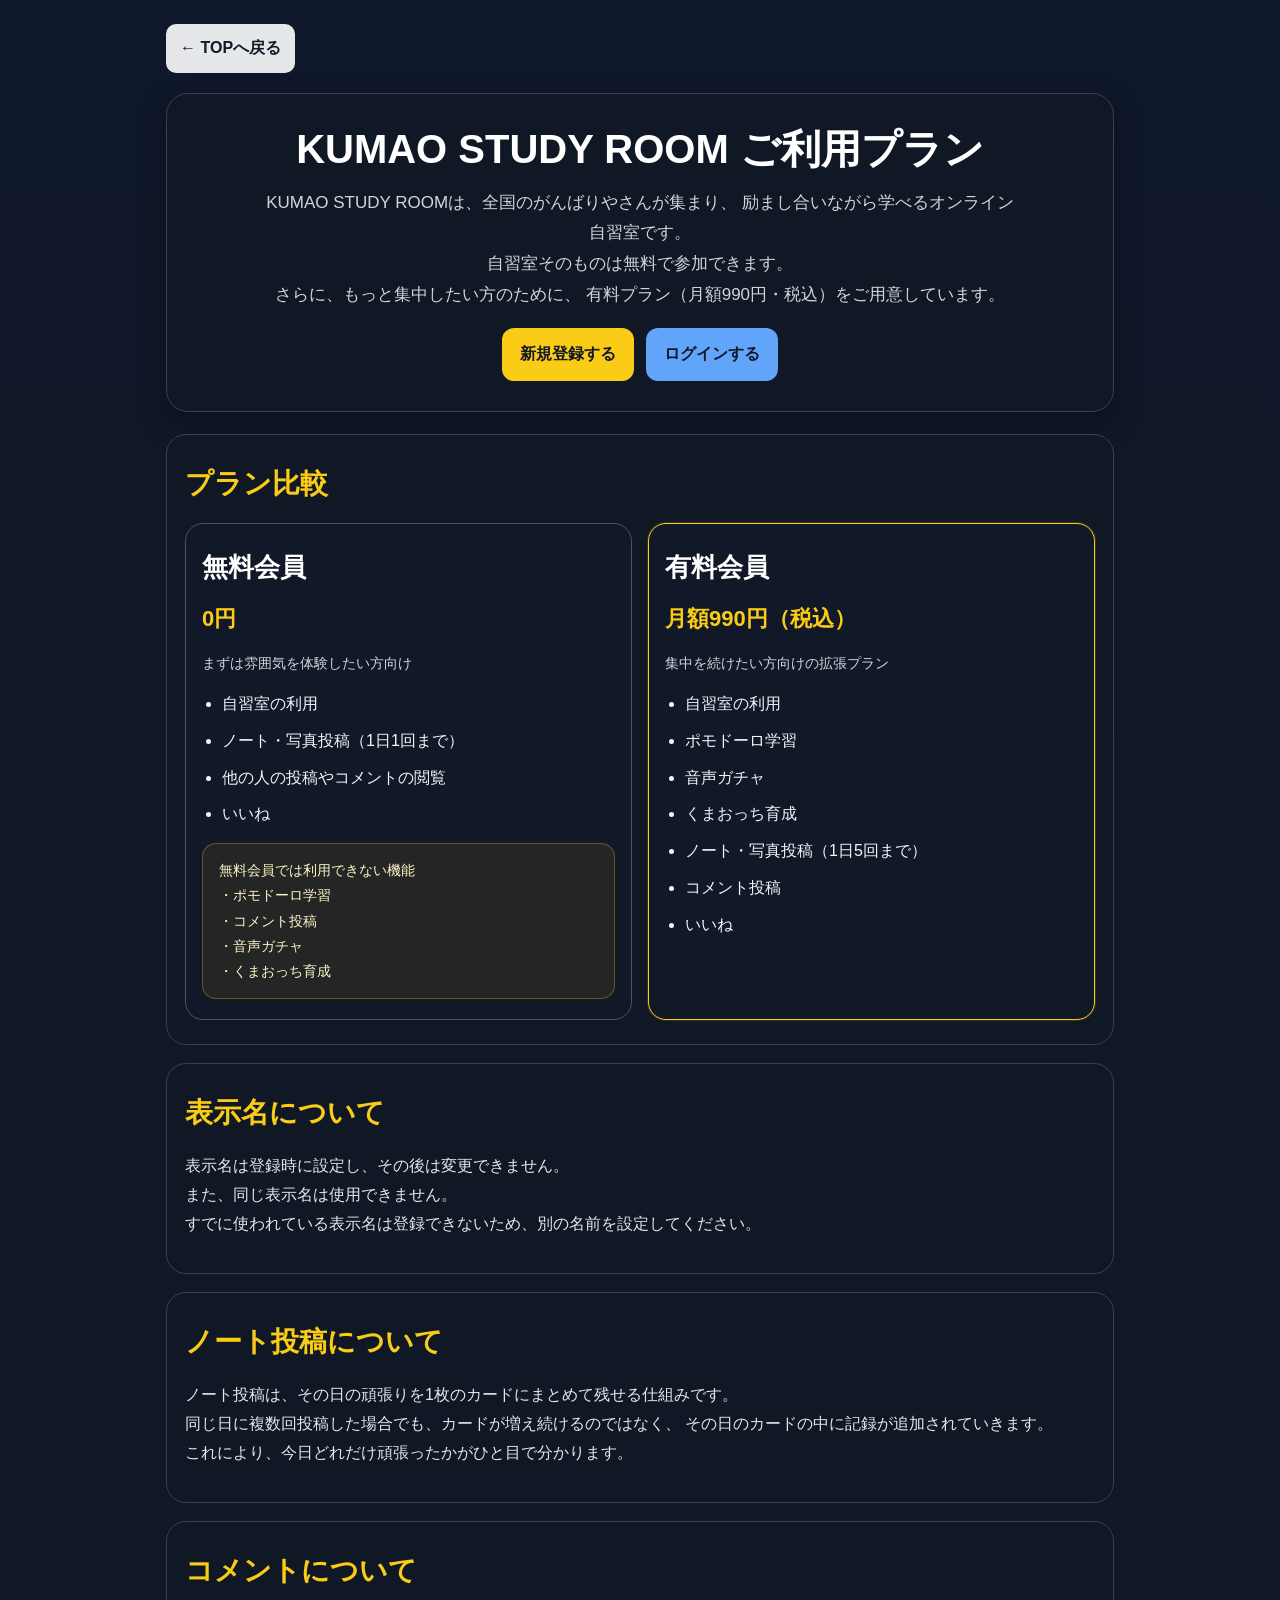
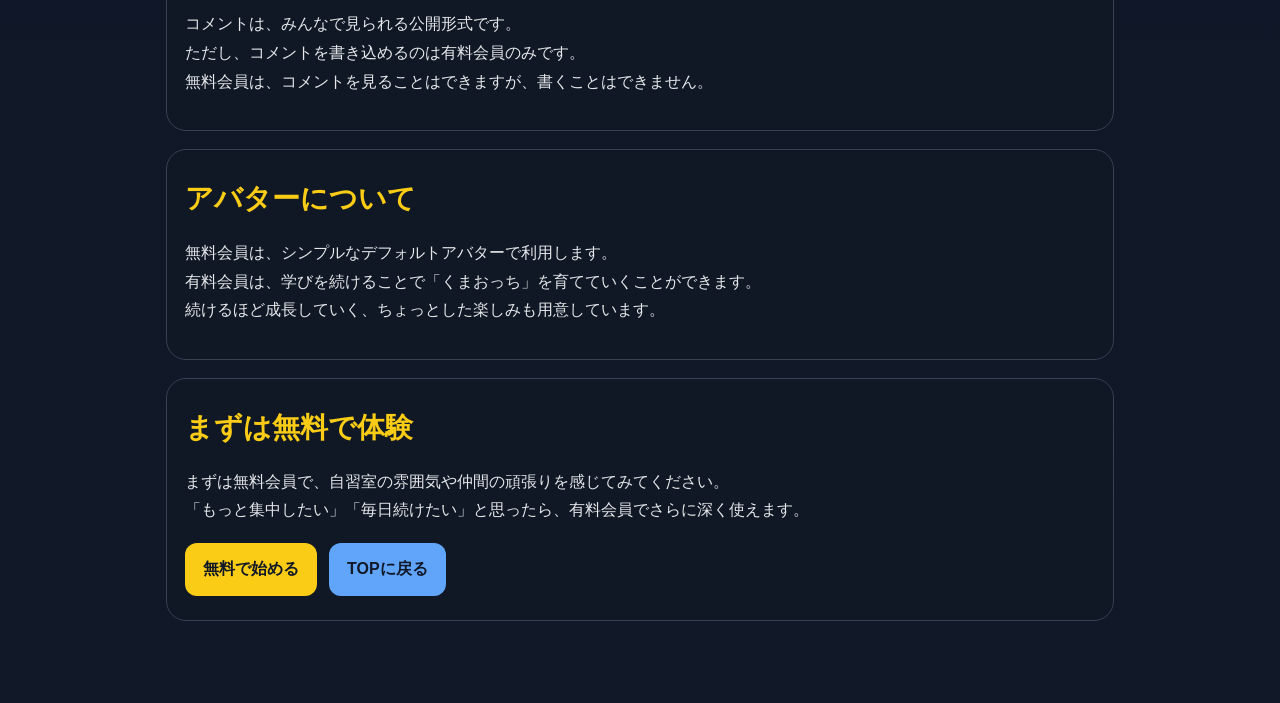
==== plan.html @ 153f7a2c "Create plan.html" ====
<!DOCTYPE html>
<html lang="ja">
<head>
  <meta charset="UTF-8" />
  <meta name="viewport" content="width=device-width, initial-scale=1.0" />
  <title>プラン・料金 | KUMAO STUDY ROOM</title>
  <style>
    * {
      box-sizing: border-box;
    }

    body {
      margin: 0;
      font-family: "Hiragino Sans", "Yu Gothic", "Meiryo", sans-serif;
      background: linear-gradient(180deg, #0f172a 0%, #111827 100%);
      color: #fff;
      line-height: 1.8;
    }

    .wrap {
      width: 100%;
      max-width: 980px;
      margin: 0 auto;
      padding: 24px 16px 64px;
    }

    .topbar {
      display: flex;
      justify-content: space-between;
      align-items: center;
      gap: 12px;
      margin-bottom: 20px;
      flex-wrap: wrap;
    }

    .backLink {
      display: inline-block;
      padding: 10px 14px;
      border-radius: 10px;
      background: #e5e7eb;
      color: #111827;
      text-decoration: none;
      font-weight: 700;
    }

    .hero {
      background: rgba(17, 24, 39, 0.92);
      border: 1px solid #374151;
      border-radius: 22px;
      padding: 30px 22px;
      box-shadow: 0 12px 30px rgba(0, 0, 0, 0.28);
      margin-bottom: 22px;
      text-align: center;
    }

    .hero h1 {
      margin: 0 0 14px;
      font-size: 40px;
      line-height: 1.25;
    }

    .hero p {
      margin: 0 auto;
      max-width: 760px;
      font-size: 17px;
      color: #d1d5db;
    }

    .section {
      background: rgba(17, 24, 39, 0.92);
      border: 1px solid #374151;
      border-radius: 20px;
      padding: 24px 18px;
      margin-bottom: 18px;
    }

    .section h2 {
      margin: 0 0 14px;
      font-size: 28px;
      color: #facc15;
    }

    .section h3 {
      margin: 18px 0 10px;
      font-size: 22px;
      color: #f3f4f6;
    }

    .section p {
      margin: 0 0 10px;
      color: #e5e7eb;
      font-size: 16px;
    }

    .plans {
      display: grid;
      grid-template-columns: repeat(2, minmax(0, 1fr));
      gap: 16px;
      margin-top: 14px;
    }

    .planCard {
      border-radius: 18px;
      padding: 20px 16px;
      border: 1px solid #374151;
      background: #111827;
    }

    .planCard.free {
      border-color: #4b5563;
    }

    .planCard.paid {
      border-color: #facc15;
      box-shadow: 0 0 0 1px rgba(250, 204, 21, 0.15);
    }

    .planName {
      font-size: 26px;
      font-weight: 800;
      margin-bottom: 8px;
    }

    .price {
      font-size: 22px;
      font-weight: 800;
      margin-bottom: 12px;
      color: #facc15;
    }

    .subText {
      font-size: 14px;
      color: #d1d5db;
      margin-bottom: 14px;
    }

    .featureList {
      margin: 0;
      padding-left: 20px;
      color: #f3f4f6;
    }

    .featureList li {
      margin-bottom: 8px;
    }

    .notice {
      margin-top: 14px;
      padding: 14px 16px;
      border-radius: 14px;
      background: rgba(250, 204, 21, 0.08);
      border: 1px solid rgba(250, 204, 21, 0.3);
      color: #fef3c7;
      font-size: 14px;
    }

    .ctaRow {
      display: flex;
      gap: 12px;
      flex-wrap: wrap;
      margin-top: 18px;
    }

    .ctaBtn {
      display: inline-block;
      padding: 12px 18px;
      border-radius: 12px;
      text-decoration: none;
      font-weight: 800;
    }

    .ctaBtn.primary {
      background: #facc15;
      color: #111827;
    }

    .ctaBtn.secondary {
      background: #60a5fa;
      color: #111827;
    }

    @media (max-width: 768px) {
      .hero h1 {
        font-size: 32px;
      }

      .plans {
        grid-template-columns: 1fr;
      }

      .section h2 {
        font-size: 24px;
      }

      .section h3 {
        font-size: 20px;
      }
    }
  </style>
</head>
<body>
  <div class="wrap">
    <div class="topbar">
      <a class="backLink" href="index.html">← TOPへ戻る</a>
    </div>

    <section class="hero">
      <h1>KUMAO STUDY ROOM ご利用プラン</h1>
      <p>
        KUMAO STUDY ROOMは、全国のがんばりやさんが集まり、
        励まし合いながら学べるオンライン自習室です。<br>
        自習室そのものは無料で参加できます。<br>
        さらに、もっと集中したい方のために、
        有料プラン（月額990円・税込）をご用意しています。
      </p>

      <div class="ctaRow" style="justify-content:center;">
        <a class="ctaBtn primary" href="signup.html">新規登録する</a>
        <a class="ctaBtn secondary" href="login.html">ログインする</a>
      </div>
    </section>

    <section class="section">
      <h2>プラン比較</h2>

      <div class="plans">
        <div class="planCard free">
          <div class="planName">無料会員</div>
          <div class="price">0円</div>
          <div class="subText">まずは雰囲気を体験したい方向け</div>
          <ul class="featureList">
            <li>自習室の利用</li>
            <li>ノート・写真投稿（1日1回まで）</li>
            <li>他の人の投稿やコメントの閲覧</li>
            <li>いいね</li>
          </ul>

          <div class="notice">
            無料会員では利用できない機能<br>
            ・ポモドーロ学習<br>
            ・コメント投稿<br>
            ・音声ガチャ<br>
            ・くまおっち育成
          </div>
        </div>

        <div class="planCard paid">
          <div class="planName">有料会員</div>
          <div class="price">月額990円（税込）</div>
          <div class="subText">集中を続けたい方向けの拡張プラン</div>
          <ul class="featureList">
            <li>自習室の利用</li>
            <li>ポモドーロ学習</li>
            <li>音声ガチャ</li>
            <li>くまおっち育成</li>
            <li>ノート・写真投稿（1日5回まで）</li>
            <li>コメント投稿</li>
            <li>いいね</li>
          </ul>
        </div>
      </div>
    </section>

    <section class="section">
      <h2>表示名について</h2>
      <p>
        表示名は登録時に設定し、その後は変更できません。<br>
        また、同じ表示名は使用できません。<br>
        すでに使われている表示名は登録できないため、別の名前を設定してください。
      </p>
    </section>

    <section class="section">
      <h2>ノート投稿について</h2>
      <p>
        ノート投稿は、その日の頑張りを1枚のカードにまとめて残せる仕組みです。<br>
        同じ日に複数回投稿した場合でも、カードが増え続けるのではなく、
        その日のカードの中に記録が追加されていきます。<br>
        これにより、今日どれだけ頑張ったかがひと目で分かります。
      </p>
    </section>

    <section class="section">
      <h2>コメントについて</h2>
      <p>
        コメントは、みんなで見られる公開形式です。<br>
        ただし、コメントを書き込めるのは有料会員のみです。<br>
        無料会員は、コメントを見ることはできますが、書くことはできません。
      </p>
    </section>

    <section class="section">
      <h2>アバターについて</h2>
      <p>
        無料会員は、シンプルなデフォルトアバターで利用します。<br>
        有料会員は、学びを続けることで「くまおっち」を育てていくことができます。<br>
        続けるほど成長していく、ちょっとした楽しみも用意しています。
      </p>
    </section>

    <section class="section">
      <h2>まずは無料で体験</h2>
      <p>
        まずは無料会員で、自習室の雰囲気や仲間の頑張りを感じてみてください。<br>
        「もっと集中したい」「毎日続けたい」と思ったら、有料会員でさらに深く使えます。
      </p>

      <div class="ctaRow">
        <a class="ctaBtn primary" href="signup.html">無料で始める</a>
        <a class="ctaBtn secondary" href="index.html">TOPに戻る</a>
      </div>
    </section>
  </div>
</body>
</html>
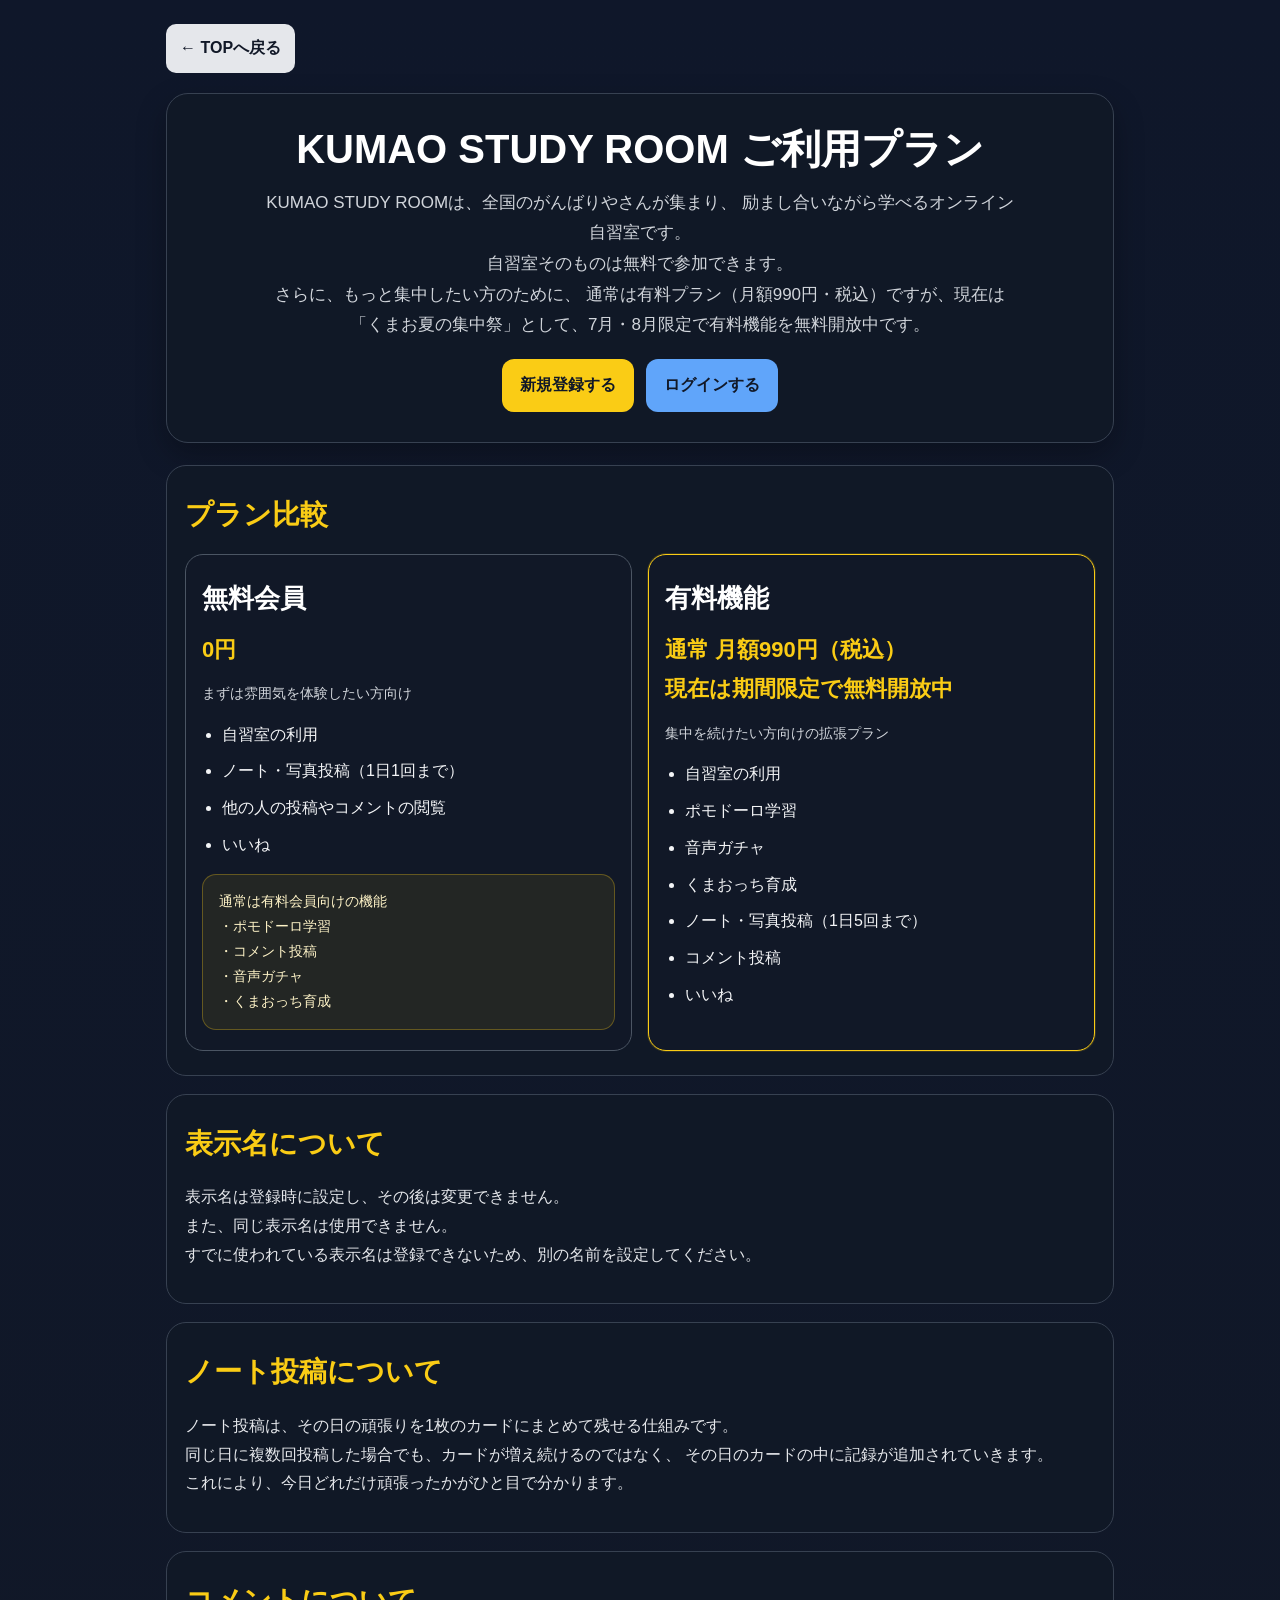
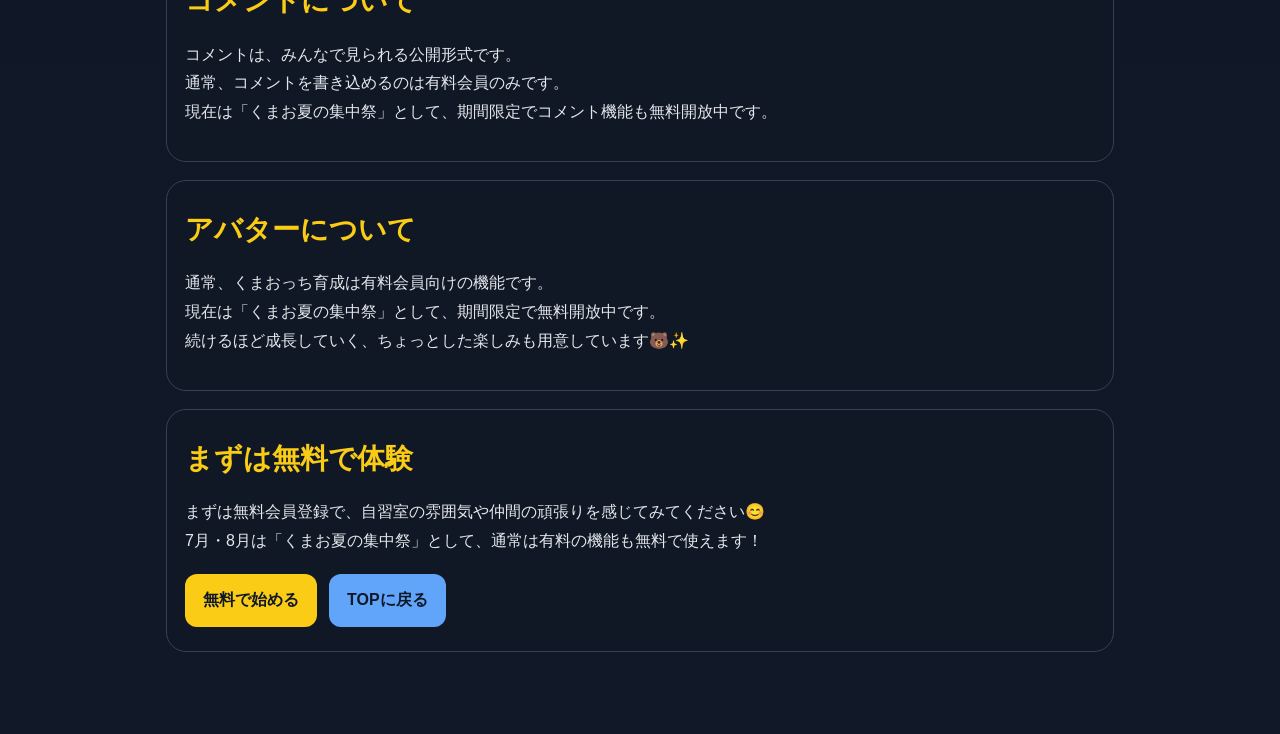
==== commit 39f33780: "Update plan.html" ====
--- a/plan.html
+++ b/plan.html
@@ -211,7 +211,7 @@
         励まし合いながら学べるオンライン自習室です。<br>
         自習室そのものは無料で参加できます。<br>
         さらに、もっと集中したい方のために、
-        有料プラン（月額990円・税込）をご用意しています。
+        通常は有料プラン（月額990円・税込）ですが、現在は「くまお夏の集中祭」として、7月・8月限定で有料機能を無料開放中です。
       </p>
 
       <div class="ctaRow" style="justify-content:center;">
@@ -236,7 +236,7 @@
           </ul>
 
           <div class="notice">
-            無料会員では利用できない機能<br>
+            通常は有料会員向けの機能<br>
             ・ポモドーロ学習<br>
             ・コメント投稿<br>
             ・音声ガチャ<br>
@@ -245,8 +245,8 @@
         </div>
 
         <div class="planCard paid">
-          <div class="planName">有料会員</div>
-          <div class="price">月額990円（税込）</div>
+          <div class="planName">有料機能</div>
+          <div class="price">通常 月額990円（税込）<br>現在は期間限定で無料開放中</div>
           <div class="subText">集中を続けたい方向けの拡張プラン</div>
           <ul class="featureList">
             <li>自習室の利用</li>
@@ -284,25 +284,25 @@
       <h2>コメントについて</h2>
       <p>
         コメントは、みんなで見られる公開形式です。<br>
-        ただし、コメントを書き込めるのは有料会員のみです。<br>
-        無料会員は、コメントを見ることはできますが、書くことはできません。
+        通常、コメントを書き込めるのは有料会員のみです。<br>
+        現在は「くまお夏の集中祭」として、期間限定でコメント機能も無料開放中です。
       </p>
     </section>
 
     <section class="section">
       <h2>アバターについて</h2>
       <p>
-        無料会員は、シンプルなデフォルトアバターで利用します。<br>
-        有料会員は、学びを続けることで「くまおっち」を育てていくことができます。<br>
-        続けるほど成長していく、ちょっとした楽しみも用意しています。
+        通常、くまおっち育成は有料会員向けの機能です。<br>
+        現在は「くまお夏の集中祭」として、期間限定で無料開放中です。<br>
+        続けるほど成長していく、ちょっとした楽しみも用意しています🐻✨
       </p>
     </section>
 
     <section class="section">
       <h2>まずは無料で体験</h2>
       <p>
-        まずは無料会員で、自習室の雰囲気や仲間の頑張りを感じてみてください。<br>
-        「もっと集中したい」「毎日続けたい」と思ったら、有料会員でさらに深く使えます。
+        まずは無料会員登録で、自習室の雰囲気や仲間の頑張りを感じてみてください😊<br>
+        7月・8月は「くまお夏の集中祭」として、通常は有料の機能も無料で使えます！
       </p>
 
       <div class="ctaRow">
